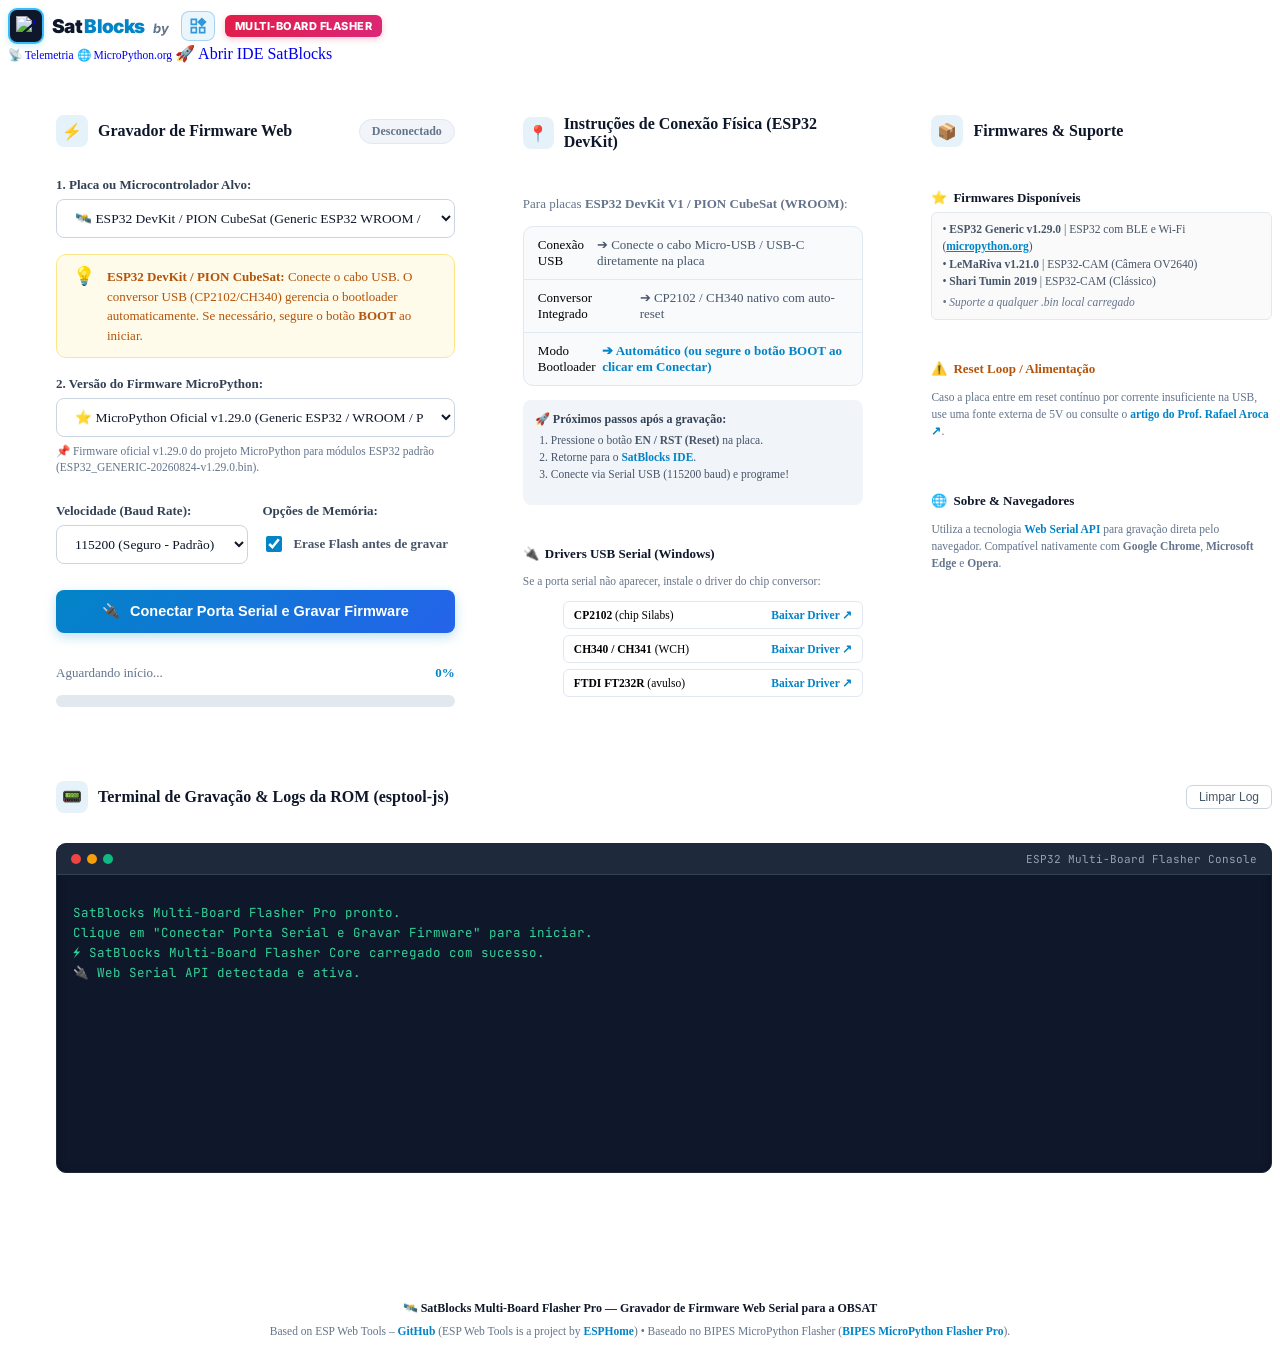
==== flasher/index.html @ 65b91a99 "Sync current OBSAT SatBlocks codebase onto BIPES fork base Replaces the upstream BIPES tree with the" ====
<!DOCTYPE html>
<html lang="pt-BR">

<head>
  <meta charset="UTF-8">
  <meta name="viewport" content="width=device-width, initial-scale=1.0">
  <title>MicroPython Flasher Pro — SatBlocks by BIPES</title>

  <base href="/satblocks/">

  <!-- Estilos e Fontes Oficiais SatBlocks -->
  <link rel="stylesheet" href="css/satblocks_theme.css">
  <link rel="preconnect" href="https://fonts.googleapis.com">
  <link rel="preconnect" href="https://fonts.gstatic.com" crossorigin>
  <link
    href="https://fonts.googleapis.com/css2?family=Inter:wght@400;500;600;700;800;900&family=JetBrains+Mono:wght@400;500;600&display=swap"
    rel="stylesheet">

  <!-- Favicon Oficial com Ícone do Satélite -->
  <link rel="icon" type="image/x-icon" href="media/favicon.ico">
  <link rel="shortcut icon" href="media/favicon.ico">
  <link rel="icon" type="image/svg+xml" href="media/satellite.svg">
  <link rel="apple-touch-icon" href="media/satellite_icon.png">

  <!-- esptool-js e firmwares embutidos para funcionamento 100% offline em file:/// -->
  <script src="js/esptool.global.js"></script>
  <script src="boards/esp32-generic/firmware_embedded.js"></script>
  <script src="boards/lemariva-esp32-cam/firmware_embedded.js"></script>
  <script src="boards/esp32-cam-micropython/firmware_embedded.js"></script>

  <style>
    body.flasher-clean-body {
      background-color: var(--bg-space);
      color: var(--text-main);
      min-height: 100vh;
      display: flex;
      flex-direction: column;
      font-family: var(--font-sans);
      overflow-y: auto;
      height: auto;
    }

    .flasher-container {
      max-width: 1420px;
      margin: 28px auto 40px auto;
      padding: 0 24px;
      width: 100%;
      display: grid;
      grid-template-columns: 1.15fr 1fr 1fr;
      gap: 20px;
    }

    @media (max-width: 1140px) {
      .flasher-container {
        grid-template-columns: 1fr 1fr;
      }
    }

    @media (max-width: 768px) {
      .flasher-container {
        grid-template-columns: 1fr;
      }
    }

    .flasher-card {
      background: var(--bg-surface);
      border: 1px solid var(--border-color);
      border-radius: var(--radius-lg);
      padding: 24px;
      box-shadow: var(--shadow-md);
      display: flex;
      flex-direction: column;
      transition: box-shadow 0.2s ease, border-color 0.2s ease;
    }

    .flasher-card:hover {
      box-shadow: var(--shadow-lg);
      border-color: #cbd5e1;
    }

    .flasher-card.full-width {
      grid-column: 1 / -1;
    }

    .card-header-clean {
      display: flex;
      align-items: center;
      justify-content: space-between;
      margin-bottom: 18px;
      border-bottom: 1px solid var(--border-color);
      padding-bottom: 12px;
    }

    .card-title-clean {
      display: flex;
      align-items: center;
      gap: 10px;
      font-size: 16px;
      font-weight: 700;
      color: #0f172a;
    }

    .card-title-clean .icon-pill {
      display: inline-flex;
      align-items: center;
      justify-content: center;
      width: 32px;
      height: 32px;
      border-radius: 8px;
      background: rgba(2, 132, 199, 0.1);
      color: #0284c7;
      font-size: 16px;
    }

    .status-badge-clean {
      display: inline-flex;
      align-items: center;
      gap: 6px;
      padding: 4px 12px;
      border-radius: 20px;
      font-size: 12px;
      font-weight: 600;
      background: #f1f5f9;
      color: #64748b;
      border: 1px solid #e2e8f0;
    }

    .status-badge-clean.connected {
      background: rgba(16, 185, 129, 0.1);
      color: #059669;
      border-color: rgba(16, 185, 129, 0.3);
    }

    .status-badge-clean.flashing {
      background: rgba(245, 158, 11, 0.1);
      color: #d97706;
      border-color: rgba(245, 158, 11, 0.3);
      animation: pulseClean 1.5s infinite;
    }

    @keyframes pulseClean {

      0%,
      100% {
        opacity: 1;
      }

      50% {
        opacity: 0.6;
      }
    }

    .banner-bootloader-clean {
      background: #fffbeb;
      border: 1px solid #fde68a;
      color: #b45309;
      padding: 12px 16px;
      border-radius: 10px;
      font-size: 13px;
      display: flex;
      align-items: flex-start;
      gap: 12px;
      margin-bottom: 18px;
      line-height: 1.5;
    }

    .form-group-clean {
      margin-bottom: 16px;
    }

    .form-group-clean label {
      display: block;
      font-size: 13px;
      font-weight: 600;
      color: #334155;
      margin-bottom: 6px;
    }

    .form-select-clean,
    .form-input-clean {
      width: 100%;
      background: #ffffff;
      border: 1.5px solid #cbd5e1;
      color: #0f172a;
      border-radius: 8px;
      padding: 10px 14px;
      font-size: 13.5px;
      outline: none;
      transition: all 0.2s;
      font-family: var(--font-sans);
    }

    .form-select-clean:focus,
    .form-input-clean:focus {
      border-color: #0284c7;
      box-shadow: 0 0 0 3px rgba(2, 132, 199, 0.15);
    }

    .progress-bar-container-clean {
      width: 100%;
      height: 12px;
      background: #e2e8f0;
      border-radius: 6px;
      overflow: hidden;
      margin: 14px 0 6px 0;
    }

    .progress-bar-fill-clean {
      height: 100%;
      width: 0%;
      background: linear-gradient(90deg, #0284c7, #2563eb);
      border-radius: 6px;
      transition: width 0.15s ease;
    }

    .terminal-container-clean {
      background: #0f172a;
      border: 1px solid #1e293b;
      border-radius: 10px;
      overflow: hidden;
      box-shadow: inset 0 2px 8px rgba(0, 0, 0, 0.3);
    }

    .terminal-header-bar {
      background: #1e293b;
      padding: 8px 14px;
      display: flex;
      align-items: center;
      justify-content: space-between;
      border-bottom: 1px solid #334155;
    }

    .terminal-dots {
      display: flex;
      gap: 6px;
    }

    .terminal-dot {
      width: 10px;
      height: 10px;
      border-radius: 50%;
    }

    .terminal-dot.red {
      background: #ef4444;
    }

    .terminal-dot.yellow {
      background: #f59e0b;
    }

    .terminal-dot.green {
      background: #10b981;
    }

    .terminal-console-clean {
      padding: 16px;
      font-family: 'JetBrains Mono', monospace;
      font-size: 12.5px;
      color: #34d399;
      height: 240px;
      overflow-y: auto;
      white-space: pre-wrap;
      word-break: break-all;
      line-height: 1.6;
    }

    .pinout-table-clean {
      background: #f8fafc;
      border: 1px solid #e2e8f0;
      border-radius: 10px;
      overflow: hidden;
      margin-top: 8px;
    }

    .pinout-row-clean {
      display: flex;
      align-items: center;
      justify-content: space-between;
      padding: 10px 14px;
      border-bottom: 1px solid #e2e8f0;
      font-size: 13px;
    }

    .pinout-row-clean:last-child {
      border-bottom: none;
    }

    .pin-badge {
      font-family: 'JetBrains Mono', monospace;
      font-weight: 700;
      padding: 3px 8px;
      border-radius: 6px;
      font-size: 12px;
      display: inline-block;
    }

    .pin-badge.pwr {
      background: #fee2e2;
      color: #dc2626;
      border: 1px solid #fecaca;
    }

    .pin-badge.gnd {
      background: #f1f5f9;
      color: #475569;
      border: 1px solid #e2e8f0;
    }

    .pin-badge.tx {
      background: #dbeafe;
      color: #1d4ed8;
      border: 1px solid #bfdbfe;
    }

    .pin-badge.rx {
      background: #dcfce7;
      color: #15803d;
      border: 1px solid #bbf7d0;
    }

    .pin-badge.boot {
      background: #fef3c7;
      color: #b45309;
      border: 1px solid #fde68a;
    }

    .btn-action-clean {
      display: flex;
      align-items: center;
      justify-content: center;
      gap: 10px;
      width: 100%;
      padding: 13px 20px;
      font-size: 14.5px;
      font-weight: 700;
      border-radius: 8px;
      cursor: pointer;
      border: none;
      transition: all 0.2s;
      background: linear-gradient(135deg, #0284c7, #2563eb);
      color: #ffffff;
      box-shadow: 0 4px 12px rgba(2, 132, 199, 0.25);
    }

    .btn-action-clean:hover:not(:disabled) {
      background: linear-gradient(135deg, #0369a1, #1d4ed8);
      box-shadow: 0 6px 16px rgba(2, 132, 199, 0.35);
      transform: translateY(-1px);
    }

    .btn-action-clean:disabled {
      opacity: 0.55;
      cursor: not-allowed;
      transform: none;
      box-shadow: none;
    }
  </style>
  <!-- esptool-js e firmwares embutidos para funcionamento 100% offline em file:/// -->
  <script src="js/esptool.global.js"></script>
  <script src="boards/esp32-generic/firmware_embedded.js"></script>
  <script src="boards/lemariva-esp32-cam/firmware_embedded.js"></script>
  <script src="boards/esp32-cam-micropython/firmware_embedded.js"></script>
</head>

<body class="flasher-clean-body">

  <!-- CABEÇALHO GLOBAL SATBLOCKS -->
  <header class="sat-topbar">
    <div class="sat-topbar-left" style="display: flex; align-items: center; gap: 10px; white-space: nowrap; flex-shrink: 0;">
      <a href="/satblocks/" class="satblock-brand" style="display: inline-flex; align-items: center; gap: 8px; cursor: pointer; text-decoration: none;">
        <!-- ÍCONE .ICO DO SATÉLITE ESTILO SANCABOT (CUBESAT AEROESPACIAL) -->
        <div class="satblock-logo-badge" style="width: 32px; height: 32px; background: #0f172a; border: 2px solid #38bdf8; border-radius: 9px; display: flex; align-items: center; justify-content: center; box-shadow: 0 2px 6px rgba(56, 189, 248, 0.25);">
          <img src="/satblocks/media/favicon.ico" alt="SatBlocks" style="width: 20px; height: 20px; object-fit: contain;">
        </div>

        <!-- TEXTO SATBLOCKS NO ESTILO SANCABOT -->
        <div style="display: inline-flex; align-items: baseline; gap: 2px;">
          <span style="font-size: 19px; font-weight: 900; color: #0f172a; letter-spacing: -0.6px; font-family: 'Inter', -apple-system, sans-serif;">Sat</span><span style="font-size: 19px; font-weight: 900; color: #0284c7; letter-spacing: -0.6px; font-family: 'Inter', -apple-system, sans-serif;">Blocks</span>
          <span style="font-size: 13px; font-weight: 700; color: #64748b; margin-left: 6px; margin-right: 4px; font-style: italic; font-family: 'Inter', -apple-system, sans-serif;">by</span>
        </div>

        <!-- SÍMBOLO OFICIAL DO BIPES (VETOR OFICIAL DOS 4 BLOCOS) -->
        <div class="bipes-logo-official" title="Plataforma BIPES Oficial" style="display: inline-flex; align-items: center; justify-content: center; background: rgba(50, 152, 220, 0.1); border: 1.5px solid rgba(50, 152, 220, 0.35); padding: 4px 6px; border-radius: 8px;">
          <svg width="20" height="20" viewBox="0 0 24 24" fill="#3298dc">
            <path d="m 16.66,4.52 2.83,2.83 -2.83,-2.83 2.83,-2.83 M 9,5 V 9 H 5 V 5 h 4 m 10,10 v 4 h -4 v -4 h 4 M 9,15 v 4 H 5 V 15 H 9 M 16.66,1.69 11,7.34 16.66,13 22.32,7.34 Z M 11,3 H 3 v 8 h 8 z m 10,10 h -8 v 8 h 8 z M 11,13 H 3 v 8 h 8 z" />
          </svg>
        </div>
      </a>
      <span class="tag-obsat" style="background: linear-gradient(135deg, #e11d48, #db2777); color: #ffffff; padding: 4px 10px; border-radius: 6px; font-size: 11px; font-weight: 800; letter-spacing: 0.5px; text-transform: uppercase; box-shadow: 0 2px 6px rgba(225, 29, 72, 0.25); font-family: 'Inter', -apple-system, sans-serif;">
        Multi-Board Flasher
      </span>
    </div>

    <div class="sat-topbar-right">
      <a href="telemetria/" target="_blank" class="sat-btn" style="text-decoration: none; font-size: 11.5px;"
        title="Abrir Servidor de Testes de Telemetria OBSAT">
        📡 Telemetria
      </a>
      <a href="https://micropython.org/download/?port=esp32" target="_blank" class="sat-btn"
        style="text-decoration: none; font-size: 11.5px;"
        title="Baixar outros firmwares oficiais no site oficial do MicroPython">
        🌐 MicroPython.org
      </a>
      <a href="index.html" class="sat-btn primary" style="text-decoration: none;">
        <span>🚀</span> Abrir IDE SatBlocks
      </a>
    </div>
  </header>

  <!-- CORPO PRINCIPAL -->
  <div class="flasher-container">

    <!-- COLUNA 1: CONFIGURAÇÃO DE GRAVAÇÃO -->
    <div class="flasher-card">
      <div class="card-header-clean">
        <div class="card-title-clean">
          <span class="icon-pill">⚡</span>
          <span>Gravador de Firmware Web</span>
        </div>
        <span id="flasherStatusBadge" class="status-badge-clean">Desconectado</span>
      </div>

      <!-- SELETOR DE PLACA / DISPOSITIVO -->
      <div class="form-group-clean">
        <label for="boardTargetSelect">1. Placa ou Microcontrolador Alvo:</label>
        <select id="boardTargetSelect" class="form-select-clean">
          <option value="esp32_generic" selected>🛰️ ESP32 DevKit / PION CubeSat (Generic ESP32 WROOM / 4MB)</option>
          <option value="esp32_cam">📷 AI-Thinker ESP32-CAM (Câmeras OV2640 / OV3660 / OV5640)</option>
          <option value="esp32_s3_cam">🚀 ESP32-S3 com Câmera (Freenove S3 / XIAO S3 Sense / Octal PSRAM)</option>
          <option value="custom_file">📁 Carregar arquivo binário customizado (.bin) do computador...</option>
        </select>
      </div>

      <div class="banner-bootloader-clean" id="bootloaderBanner">
        <span style="font-size: 18px; line-height: 1;" id="bootloaderIcon">💡</span>
        <div id="bootloaderText">
          <strong>ESP32 Padrão / DevKit:</strong> Conecte o cabo USB. Caso a conexão não inicie automaticamente, segure
          o botão <strong>BOOT</strong> ao clicar em Conectar.
        </div>
      </div>

      <!-- SELETOR DE FIRMWARE -->
      <div class="form-group-clean">
        <label for="firmwareSelect">2. Versão do Firmware MicroPython:</label>
        <select id="firmwareSelect" class="form-select-clean">
          <option value="esp32_generic_v1_24" selected>⭐ MicroPython Oficial v1.24.1 (Generic ESP32 / WROOM / PION
            CubeSat) [Estável]</option>
          <option value="lemariva_v1_21">📷 MicroPython LeMaRiva v1.21.0 (Com Câmera OV2640 integrada)</option>
          <option value="shariltumin_legacy">💾 MicroPython Shari Tumin 2019 (Clássico ESP32-CAM)</option>
          <option value="custom_file">📁 Carregar outro arquivo (.bin) do computador...</option>
        </select>
        <p id="firmwareDescText" style="font-size: 11.5px; color: #64748b; margin-top: 6px; line-height: 1.4;">
          📌 <strong>Oficial v1.24.1:</strong> Firmware oficial do projeto MicroPython para módulos ESP32 WROOM padrão
          com 4MB Flash.
        </p>
      </div>

      <!-- UPLOAD DE ARQUIVO CUSTOMIZADO -->
      <div class="form-group-clean" id="customFileGroup" style="display: none;">
        <label for="customFileInput">Selecione o binário (.bin):</label>
        <input type="file" id="customFileInput" class="form-input-clean" accept=".bin">
      </div>

      <!-- BAUDRATE & ERASE FLASH -->
      <div style="display: grid; grid-template-columns: 1fr 1fr; gap: 14px;" class="form-group-clean">
        <div>
          <label for="baudRateSelect">Velocidade (Baud Rate):</label>
          <select id="baudRateSelect" class="form-select-clean">
            <option value="115200" selected>115200 (Seguro - Padrão)</option>
            <option value="460800">460800 (Rápido)</option>
            <option value="921600">921600 (Ultra Rápido)</option>
          </select>
        </div>
        <div>
          <label style="margin-bottom: 8px;">Opções de Memória:</label>
          <label
            style="display: flex; align-items: center; gap: 8px; font-size: 13px; color: #475569; cursor: pointer; padding-top: 6px;">
            <input type="checkbox" id="eraseFlashCheckbox" checked
              style="accent-color: #0284c7; width: 16px; height: 16px;">
            Erase Flash antes de gravar
          </label>
        </div>
      </div>

      <!-- BOTÃO DE AÇÃO -->
      <div style="margin-top: 10px;">
        <button id="btnConnectAndFlash" class="btn-action-clean">
          <span>🔌</span> Conectar Porta Serial e Gravar Firmware
        </button>
      </div>

      <!-- BARRA DE PROGRESSO -->
      <div style="margin-top: 18px; padding-top: 14px; border-top: 1px solid var(--border-color);">
        <div style="display: flex; justify-content: space-between; font-size: 13px; color: #64748b; font-weight: 500;">
          <span id="progressStatusLabel">Aguardando início...</span>
          <span id="progressPercentLabel" style="font-weight: 700; color: #0284c7;">0%</span>
        </div>
        <div class="progress-bar-container-clean">
          <div id="progressBarFill" class="progress-bar-fill-clean"></div>
        </div>
      </div>

    </div>

    <!-- COLUNA 2: DIAGRAMA DE PINOUT E DRIVERS USB -->
    <div class="flasher-card">
      <div class="card-header-clean">
        <div class="card-title-clean">
          <span class="icon-pill">📍</span>
          <span id="guideTitle">Conexão Física &amp; Drivers</span>
        </div>
      </div>

      <div id="guideContent">
        <p style="font-size: 13px; color: #64748b; line-height: 1.5; margin-bottom: 12px;">
          Para placas <strong>ESP32 DevKit V1 / PION CubeSat (WROOM)</strong>:
        </p>

        <div class="pinout-table-clean">
          <div class="pinout-row-clean">
            <span>Conexão USB</span>
            <span style="color: #475569;">➔ Conecte o cabo Micro-USB / USB-C diretamente na placa</span>
          </div>
          <div class="pinout-row-clean">
            <span>Conversor Integrado</span>
            <span style="color: #475569;">➔ CP2102 / CH340 nativo com auto-reset</span>
          </div>
          <div class="pinout-row-clean">
            <span>Modo Bootloader</span>
            <span style="color: #0284c7; font-weight: 600;">➔ Automático (ou segure o botão BOOT ao clicar em
              Conectar)</span>
          </div>
        </div>
      </div>

      <div
        style="margin-top: 14px; font-size: 12px; color: #334155; line-height: 1.5; background: #f1f5f9; padding: 10px 12px; border-radius: 8px;">
        <strong>🚀 Próximos passos após a gravação:</strong>
        <ol style="padding-left: 16px; margin-top: 4px; color: #475569; font-size: 11.5px;">
          <li>Pressione o botão <strong>EN / RST (Reset)</strong> na placa.</li>
          <li>Retorne para o <a href="index.html"
              style="color: #0284c7; font-weight: 700; text-decoration: none;">SatBlocks IDE</a>.</li>
          <li>Conecte via Serial USB (115200 baud) e programe!</li>
        </ol>
      </div>

      <!-- SEÇÃO DRIVERS USB SERIAL WINDOWS -->
      <div style="margin-top: 16px; border-top: 1px solid var(--border-color); padding-top: 12px;">
        <h3
          style="font-size: 13px; font-weight: 800; color: #0f172a; margin-bottom: 6px; display: flex; align-items: center; gap: 6px;">
          <span>🔌</span> Drivers USB Serial (Windows)
        </h3>
        <p style="font-size: 11.5px; color: #64748b; line-height: 1.4; margin-bottom: 8px;">
          Se a porta serial não aparecer, instale o driver do chip conversor:
        </p>
        <ul style="list-style: none; display: flex; flex-direction: column; gap: 6px; font-size: 11.5px;">
          <li
            style="background: #ffffff; border: 1px solid #e2e8f0; padding: 6px 10px; border-radius: 6px; display: flex; justify-content: space-between; align-items: center;">
            <span><strong>CP2102</strong> (chip Silabs)</span>
            <a href="https://www.silabs.com/products/development-tools/software/usb-to-uart-bridge-vcp-drivers"
              target="_blank" style="color: #0284c7; font-weight: 700; text-decoration: none;">Baixar Driver ↗</a>
          </li>
          <li
            style="background: #ffffff; border: 1px solid #e2e8f0; padding: 6px 10px; border-radius: 6px; display: flex; justify-content: space-between; align-items: center;">
            <span><strong>CH340 / CH341</strong> (WCH)</span>
            <a href="https://github.com/nodemcu/nodemcu-devkit/tree/master/Drivers" target="_blank"
              style="color: #0284c7; font-weight: 700; text-decoration: none;">Baixar Driver ↗</a>
          </li>
          <li
            style="background: #ffffff; border: 1px solid #e2e8f0; padding: 6px 10px; border-radius: 6px; display: flex; justify-content: space-between; align-items: center;">
            <span><strong>FTDI FT232R</strong> (avulso)</span>
            <a href="https://ftdichip.com/drivers/vcp-drivers/" target="_blank"
              style="color: #0284c7; font-weight: 700; text-decoration: none;">Baixar Driver ↗</a>
          </li>
        </ul>
      </div>
    </div>

    <!-- COLUNA 3: FIRMWARES, RESET LOOP E SOBRE -->
    <div class="flasher-card">
      <div class="card-header-clean">
        <div class="card-title-clean">
          <span class="icon-pill">📦</span>
          <span>Firmwares &amp; Suporte</span>
        </div>
      </div>

      <!-- SEÇÃO FIRMWARES SUPORTADOS -->
      <div>
        <h3
          style="font-size: 13px; font-weight: 800; color: #0f172a; margin-bottom: 6px; display: flex; align-items: center; gap: 6px;">
          <span>⭐</span> Firmwares Disponíveis
        </h3>
        <div
          style="font-size: 11.5px; color: #475569; background: #fafafa; border: 1px solid #e2e8f0; border-radius: 6px; padding: 8px 10px; line-height: 1.5;">
          <div>• <strong>ESP32 Generic v1.29.0</strong> | ESP32 com BLE e Wi-Fi (<a
              href="https://micropython.org/download/esp32/" target="_blank"
              style="color: #0284c7; font-weight: 600;">micropython.org</a>)</div>
          <div>• <strong>LeMaRiva v1.21.0</strong> | ESP32-CAM (Câmera OV2640)</div>
          <div>• <strong>Shari Tumin 2019</strong> | ESP32-CAM (Clássico)</div>
          <div style="color: #64748b; margin-top: 4px; font-style: italic;">• Suporte a qualquer .bin local carregado
          </div>
        </div>
      </div>

      <!-- SEÇÃO RESET LOOP & ALIMENTAÇÃO -->
      <div style="margin-top: 16px; border-top: 1px solid var(--border-color); padding-top: 12px;">
        <h3
          style="font-size: 13px; font-weight: 800; color: #b45309; margin-bottom: 6px; display: flex; align-items: center; gap: 6px;">
          <span>⚠️</span> Reset Loop / Alimentação
        </h3>
        <p style="font-size: 11.5px; color: #64748b; line-height: 1.5;">
          Caso a placa entre em reset contínuo por corrente insuficiente na USB, use uma fonte externa de 5V ou consulte
          o <a href="https://rafaelaroca.wordpress.com/2021/06/10/reset-trouble-with-esp8266-and-micropython/"
            target="_blank" style="color: #0284c7; font-weight: 600; text-decoration: none;">artigo do Prof. Rafael
            Aroca ↗</a>.
        </p>
      </div>

      <!-- SEÇÃO SOBRE WEB SERIAL -->
      <div style="margin-top: 16px; border-top: 1px solid var(--border-color); padding-top: 12px;">
        <h3
          style="font-size: 13px; font-weight: 800; color: #0f172a; margin-bottom: 6px; display: flex; align-items: center; gap: 6px;">
          <span>🌐</span> Sobre &amp; Navegadores
        </h3>
        <p style="font-size: 11.5px; color: #64748b; line-height: 1.5;">
          Utiliza a tecnologia <a href="https://developer.mozilla.org/en-US/docs/Web/API/Web_Serial_API" target="_blank"
            style="color: #0284c7; font-weight: 600; text-decoration: none;">Web Serial API</a> para gravação direta
          pelo navegador. Compatível nativamente com <strong>Google Chrome</strong>, <strong>Microsoft Edge</strong> e
          <strong>Opera</strong>.
        </p>
      </div>
    </div>

    <!-- LINHA INFERIOR: CONSOLE DE LOGS ESTILO TERMINAL CLEAN -->
    <div class="flasher-card full-width">
      <div class="card-header-clean">
        <div class="card-title-clean">
          <span class="icon-pill">📟</span>
          <span>Terminal de Gravação &amp; Logs da ROM (esptool-js)</span>
        </div>
        <button id="btnClearLog" class="sat-btn"
          style="padding: 4px 12px; font-size: 12px; background: #ffffff; border: 1px solid #cbd5e1; color: #475569; border-radius: 6px;">Limpar
          Log</button>
      </div>

      <div class="terminal-container-clean">
        <div class="terminal-header-bar">
          <div class="terminal-dots">
            <span class="terminal-dot red"></span>
            <span class="terminal-dot yellow"></span>
            <span class="terminal-dot green"></span>
          </div>
          <span style="font-family: 'JetBrains Mono', monospace; font-size: 11px; color: #94a3b8;">ESP32 Multi-Board
            Flasher Console</span>
        </div>
        <pre id="terminalLog" class="terminal-console-clean">SatBlocks Multi-Board Flasher Pro pronto.
Clique em "Conectar Porta Serial e Gravar Firmware" para iniciar.
</pre>
      </div>
    </div>

  </div>

  <!-- RODAPÉ OFICIAL DE CRÉDITOS -->
  <footer
    style="margin-top: 40px; border-top: 1px solid var(--border-color); padding: 22px 24px; text-align: center; font-size: 12px; color: var(--text-muted); background: var(--bg-surface); line-height: 1.6;">
    <div style="font-weight: 700; color: #0f172a; margin-bottom: 4px;">
      🛰️ SatBlocks Multi-Board Flasher Pro — Gravador de Firmware Web Serial para a OBSAT
    </div>
    <div style="font-size: 11.5px; color: #64748b;">
      Based on ESP Web Tools – <a href="https://github.com/esphome/esp-web-tools" target="_blank"
        style="color: #0284c7; font-weight: 600; text-decoration: none;">GitHub</a> (ESP Web Tools is a project by <a
        href="https://esphome.io/" target="_blank"
        style="color: #0284c7; font-weight: 600; text-decoration: none;">ESPHome</a>)
      • Baseado no BIPES MicroPython Flasher (<a href="https://bipes.net.br/flash/2026ble/" target="_blank"
        style="color: #0284c7; font-weight: 600; text-decoration: none;">BIPES MicroPython Flasher Pro</a>).
    </div>
  </footer>

  <script>
    // Gerenciador de Gravação Web Serial REAL com esptool-js 100% Offline
    const btnConnectAndFlash = document.getElementById('btnConnectAndFlash');
    const firmwareSelect = document.getElementById('firmwareSelect');
    const customFileGroup = document.getElementById('customFileGroup');
    const customFileInput = document.getElementById('customFileInput');
    const baudRateSelect = document.getElementById('baudRateSelect');
    const eraseFlashCheckbox = document.getElementById('eraseFlashCheckbox');
    const terminalLog = document.getElementById('terminalLog');
    const flasherStatusBadge = document.getElementById('flasherStatusBadge');
    const progressStatusLabel = document.getElementById('progressStatusLabel');
    const progressPercentLabel = document.getElementById('progressPercentLabel');
    const progressBarFill = document.getElementById('progressBarFill');
    const btnClearLog = document.getElementById('btnClearLog');

    let espLoaderInstance = null;
    let transportInstance = null;

    firmwareSelect.addEventListener('change', () => {
      if (firmwareSelect.value === 'custom_file') {
        customFileGroup.style.display = 'block';
      } else {
        customFileGroup.style.display = 'none';
      }
    });

    btnClearLog.addEventListener('click', () => {
      terminalLog.textContent = '';
    });

    function log(msg) {
      terminalLog.textContent += msg + '\n';
      terminalLog.scrollTop = terminalLog.scrollHeight;
    }

    function updateProgress(percent, label) {
      progressBarFill.style.width = percent + '%';
      progressPercentLabel.textContent = percent + '%';
      if (label) progressStatusLabel.textContent = label;
    }

    const boardTargetSelect = document.getElementById('boardTargetSelect');
    const bootloaderBanner = document.getElementById('bootloaderBanner');
    const bootloaderIcon = document.getElementById('bootloaderIcon');
    const bootloaderText = document.getElementById('bootloaderText');
    const guideTitle = document.getElementById('guideTitle');
    const guideContent = document.getElementById('guideContent');
    const firmwareDescText = document.getElementById('firmwareDescText');

    const firmwareOptionsByBoard = {
      esp32_generic: [
        { value: 'esp32_generic_v1_29', text: '⭐ MicroPython Oficial v1.29.0 (Generic ESP32 / WROOM / PION CubeSat) [Estável]', desc: '📌 Firmware oficial v1.29.0 do projeto MicroPython para módulos ESP32 padrão (ESP32_GENERIC-20260824-v1.29.0.bin).' },
        { value: 'custom_file', text: '📁 Carregar outro binário (.bin) do computador...', desc: '📌 Permite carregar qualquer versão .bin customizada ou baixada de micropython.org.' }
      ],
      esp32_cam: [
        { value: 'cnadler86_v1_27', text: '⭐ MicroPython v1.27.0 (Driver Câmera Moderno cnadler86 - OV2640/OV3660/OV5640) [Mais Recente]', desc: '📌 MicroPython v1.27.0: Suporte moderno e rápido a múltiplos sensores de câmera (OV2640, OV3660 e OV5640), mp_jpeg integrado e asyncio.' },
        { value: 'lemariva_v1_21', text: '📷 MicroPython LeMaRiva v1.21.0 (Com Câmera OV2640/OV3660 integrada) [Estável]', desc: '📌 LeMaRiva v1.21.0: Driver nativo em C com DMA para fotos em alta resolução OV2640/OV3660 na ESP32-CAM.' },
        { value: 'shariltumin_legacy', text: '💾 MicroPython Shari Tumin 2019 (Clássico ESP32-CAM)', desc: '📌 Shari Tumin: Versão clássica compilada para a câmera ESP32-CAM.' },
        { value: 'custom_file', text: '📁 Carregar outro binário (.bin) de ESP32-CAM do computador...', desc: '📌 Permite selecionar qualquer arquivo .bin customizado baixado para ESP32-CAM.' }
      ],
      esp32_s3_cam: [
        { value: 'cnadler86_s3_v1_27', text: '⭐ MicroPython v1.27.0 para ESP32-S3 Câmera (Octal SPIRAM / cnadler86) [Recomendado]', desc: '📌 MicroPython v1.27.0 para placas ESP32-S3 com Octal PSRAM (XIAO S3 Sense, M5Stack Unit S3, ESP32-S3-EYE).' },
        { value: 'freenove_s3_v1_27', text: '📷 MicroPython v1.27.0 para Freenove ESP32-S3 CAM', desc: '📌 MicroPython v1.27.0 compilado com pinagem oficial da placa Freenove ESP32-S3 CAM.' },
        { value: 'custom_file', text: '📁 Carregar outro binário (.bin) de ESP32-S3 do computador...', desc: '📌 Permite selecionar qualquer arquivo .bin customizado baixado para ESP32-S3.' }
      ],
      custom_file: [
        { value: 'custom_file', text: '📁 Carregar arquivo binário (.bin) customizado...', desc: '📌 Selecione qualquer versão compilada (.bin) no seu computador.' }
      ]
    };

    function updateBoardUI() {
      const board = boardTargetSelect.value;
      const opts = firmwareOptionsByBoard[board] || firmwareOptionsByBoard.esp32_generic;

      firmwareSelect.innerHTML = '';
      opts.forEach(opt => {
        const el = document.createElement('option');
        el.value = opt.value;
        el.textContent = opt.text;
        firmwareSelect.appendChild(el);
      });

      if (board === 'esp32_generic') {
        bootloaderIcon.textContent = '💡';
        bootloaderText.innerHTML = '<strong>ESP32 DevKit / PION CubeSat:</strong> Conecte o cabo USB. O conversor USB (CP2102/CH340) gerencia o bootloader automaticamente. Se necessário, segure o botão <strong>BOOT</strong> ao iniciar.';
        customFileGroup.style.display = 'none';
        guideTitle.textContent = 'Instruções de Conexão Física (ESP32 DevKit)';
        guideContent.innerHTML = `
          <p style="font-size: 13px; color: #64748b; line-height: 1.5; margin-bottom: 12px;">
            Para placas <strong>ESP32 DevKit V1 / PION CubeSat (WROOM)</strong>:
          </p>
          <div class="pinout-table-clean">
            <div class="pinout-row-clean">
              <span>Conexão USB</span>
              <span style="color: #475569;">➔ Conecte o cabo Micro-USB / USB-C diretamente na placa</span>
            </div>
            <div class="pinout-row-clean">
              <span>Conversor Integrado</span>
              <span style="color: #475569;">➔ CP2102 / CH340 nativo com auto-reset</span>
            </div>
            <div class="pinout-row-clean">
              <span>Modo Bootloader</span>
              <span style="color: #0284c7; font-weight: 600;">➔ Automático (ou segure o botão BOOT ao clicar em Conectar)</span>
            </div>
          </div>
        `;
      } else if (board === 'esp32_cam') {
        bootloaderIcon.textContent = '⚠️';
        bootloaderText.innerHTML = '<strong>AI-Thinker ESP32-CAM:</strong> No Shield gravador ESP32-CAM-MB, o botão <strong>IO0</strong> coloca a placa em gravação. Em adaptadores FTDI avulsos, ligue o <strong>GPIO 0 ao GND</strong>.';
        customFileGroup.style.display = 'none';
        guideTitle.textContent = 'Esquema de Pinagem FTDI / Shield (ESP32-CAM)';
        guideContent.innerHTML = `
          <p style="font-size: 13px; color: #64748b; line-height: 1.5; margin-bottom: 12px;">
            Conecte via <strong>Shield ESP32-CAM-MB</strong> ou módulo <strong>USB-Serial FTDI (jumper em 5V)</strong>:
          </p>
          <div class="pinout-table-clean">
            <div class="pinout-row-clean">
              <span>ESP32-CAM <span class="pin-badge pwr">5V</span></span>
              <span style="color: #475569;">➔ Conectar ao <strong>5V</strong> do gravador</span>
            </div>
            <div class="pinout-row-clean">
              <span>ESP32-CAM <span class="pin-badge gnd">GND</span></span>
              <span style="color: #475569;">➔ Conectar ao <strong>GND</strong> do gravador</span>
            </div>
            <div class="pinout-row-clean">
              <span>ESP32-CAM <span class="pin-badge tx">U0TXD (GPIO 1)</span></span>
              <span style="color: #475569;">➔ Conectar ao <strong>RX</strong> do FTDI</span>
            </div>
            <div class="pinout-row-clean">
              <span>ESP32-CAM <span class="pin-badge rx">U0RXD (GPIO 3)</span></span>
              <span style="color: #475569;">➔ Conectar ao <strong>TX</strong> do FTDI</span>
            </div>
            <div class="pinout-row-clean">
              <span>ESP32-CAM <span class="pin-badge boot">GPIO 0</span></span>
              <span style="color: #b45309; font-weight: 600;">➔ Conectar ao <span class="pin-badge gnd">GND</span> (Modo Bootloader)</span>
            </div>
          </div>
        `;
      } else if (board === 'esp32_s3_cam') {
        bootloaderIcon.textContent = '🚀';
        bootloaderText.innerHTML = '<strong>ESP32-S3 Câmera:</strong> Conecte via cabo USB-C. Se a gravação não iniciar automaticamente, segure o botão <strong>BOOT</strong>, pressione <strong>RESET</strong> e solte <strong>BOOT</strong>.';
        customFileGroup.style.display = 'none';
        guideTitle.textContent = 'Instruções de Conexão (ESP32-S3 Câmera)';
        guideContent.innerHTML = `
          <p style="font-size: 13px; color: #64748b; line-height: 1.5; margin-bottom: 12px;">
            Para placas <strong>ESP32-S3 com Câmera (Freenove S3 / XIAO S3 / Unit S3)</strong>:
          </p>
          <div class="pinout-table-clean">
            <div class="pinout-row-clean">
              <span>Conexão USB</span>
              <span style="color: #475569;">➔ Conecte o cabo USB-C diretamente na porta nativa da placa</span>
            </div>
            <div class="pinout-row-clean">
              <span>Modo Bootloader</span>
              <span style="color: #0284c7; font-weight: 600;">➔ Segure BOOT + aperte RESET para entrar em modo DFU/Boot</span>
            </div>
            <div class="pinout-row-clean">
              <span>Driver de Câmera</span>
              <span style="color: #059669; font-weight: 600;">➔ Suporte nativo a OV2640 / OV3660 / OV5640 com Octal PSRAM</span>
            </div>
          </div>
        `;
      } else {
        bootloaderIcon.textContent = '📁';
        bootloaderText.innerHTML = '<strong>Arquivo Customizado:</strong> Selecione o binário (.bin) de firmware oficial ou personalizado do seu computador.';
        customFileGroup.style.display = 'block';
      }

      updateFirmwareDesc();
    }

    function updateFirmwareDesc() {
      const board = boardTargetSelect.value;
      const fVal = firmwareSelect.value;
      const opts = firmwareOptionsByBoard[board] || [];
      const item = opts.find(o => o.value === fVal);
      firmwareDescText.textContent = item ? item.desc : '';
      customFileGroup.style.display = (fVal === 'custom_file') ? 'block' : 'none';
    }

    boardTargetSelect.addEventListener('change', updateBoardUI);
    firmwareSelect.addEventListener('change', updateFirmwareDesc);

    // Converte ArrayBuffer para Binary String para o esptool-js
    function arrayBufferToBinaryString(buffer) {
      let binary = '';
      const bytes = new Uint8Array(buffer);
      const len = bytes.byteLength;
      for (let i = 0; i < len; i++) {
        binary += String.fromCharCode(bytes[i]);
      }
      return binary;
    }

    // Log de inicialização do Flasher
    window.addEventListener('DOMContentLoaded', () => {
      log('⚡ SatBlocks Multi-Board Flasher Core carregado com sucesso.');
      if (window.EMBEDDED_ESP32_GENERIC_FIRMWARE_B64) {
        log('📦 Firmware MicroPython Oficial ESP32 Generic v1.24.1 (1.69 MB) integrado offline.');
      }
      if (window.EMBEDDED_LEMARIVA_CAM_FIRMWARE_B64) {
        log('📦 Firmware MicroPython LeMaRiva v1.21.0 Câmera (1.43 MB) integrado offline.');
      }
      if (window.EMBEDDED_CAM_FIRMWARE_B64) {
        log('📦 Firmware MicroPython Shari Tumin (1.25 MB) integrado offline.');
      }
      if (!navigator.serial) {
        log('⚠️ Web Serial API não suportada neste navegador. Use Google Chrome ou Microsoft Edge.');
      } else {
        log('🔌 Web Serial API detectada e ativa.');
      }
      updateBoardUI();
    });

    btnConnectAndFlash.addEventListener('click', async () => {
      if (!navigator.serial) {
        alert('Seu navegador não suporta Web Serial API. Utilize o Google Chrome, Edge ou Opera atualizados.');
        return;
      }

      try {
        log('\n🔌 Solicitando acesso à porta serial do dispositivo...');

        // Chamada direta a requestPort para garantir o token de user gesture no Chrome
        const device = await navigator.serial.requestPort();

        btnConnectAndFlash.disabled = true;
        flasherStatusBadge.className = 'status-badge-clean flashing';
        flasherStatusBadge.textContent = 'Conectando ao Bootloader...';
        updateProgress(5, 'Porta Serial selecionada...');

        log('⚡ Estabelecendo conexão física com a ROM da ESP32...');
        updateProgress(15, 'Sincronizando com o chip...');

        const ESPLoaderClass = window.ESPLoader || (window.esptooljs && window.esptooljs.ESPLoader);
        const TransportClass = window.Transport || (window.esptooljs && window.esptooljs.Transport);

        if (!ESPLoaderClass || !TransportClass) {
          throw new Error('Biblioteca esptool-js não foi encontrada no ambiente.');
        }

        transportInstance = new TransportClass(device);

        const espLoaderTerminal = {
          clean() { terminalLog.textContent = ''; },
          writeLine(data) { log(data); },
          write(data) { log(data); }
        };

        espLoaderInstance = new ESPLoaderClass({
          transport: transportInstance,
          baudrate: parseInt(baudRateSelect.value),
          terminal: espLoaderTerminal
        });

        log('🔄 Executando handshake com o bootloader da ESP32...');
        const chip = await espLoaderInstance.main();
        log(`✅ Conectado com sucesso! Chip detectado: ${chip}`);
        log(`📋 MAC Address: ${espLoaderInstance.chip && espLoaderInstance.chip.macAddr ? espLoaderInstance.chip.macAddr() : 'OK'}`);

        let fileBinaryData = null;
        if (firmwareSelect.value === 'custom_file') {
          if (!customFileInput.files.length) {
            throw new Error('Por favor, selecione um arquivo .bin de firmware no seu computador.');
          }
          log(`📂 Lendo arquivo local: ${customFileInput.files[0].name}...`);
          const arrayBuf = await customFileInput.files[0].arrayBuffer();
          fileBinaryData = arrayBufferToBinaryString(arrayBuf);
        } else if (firmwareSelect.value === 'esp32_generic_v1_29' || firmwareSelect.value === 'esp32_generic_v1_24') {
          log('📥 Carregando MicroPython Oficial ESP32 Generic v1.29.0 (ESP32_GENERIC-20260824-v1.29.0.bin)...');
          updateProgress(25, 'Preparando binário da Flash...');
          const embeddedB64 = window.ESP32_GENERIC_FIRMWARE_BASE64 || window.EMBEDDED_ESP32_GENERIC_FIRMWARE_B64;
          if (embeddedB64) {
            fileBinaryData = atob(embeddedB64);
            log(`✅ Firmware Oficial v1.29.0 carregado (${fileBinaryData.length} bytes). Pronto para gravação.`);
          } else {
            const resp = await fetch('boards/ESP32_GENERIC-20260824-v1.29.0.bin');
            if (!resp.ok) throw new Error(`Falha ao ler firmware ESP32 Generic v1.29.0: HTTP ${resp.status}`);
            const arrayBuf = await resp.arrayBuffer();
            fileBinaryData = arrayBufferToBinaryString(arrayBuf);
          }
        } else if (firmwareSelect.value === 'cnadler86_v1_27') {
          log('📥 Carregando MicroPython v1.27.0 Câmera (cnadler86 - OV2640/OV3660/OV5640)...');
          updateProgress(25, 'Preparando binário da Flash...');
          const resp = await fetch('boards/esp32cam_cnadler_v1_27/firmware.bin');
          if (!resp.ok) throw new Error(`Falha ao ler firmware v1.27.0: HTTP ${resp.status}`);
          const arrayBuf = await resp.arrayBuffer();
          fileBinaryData = arrayBufferToBinaryString(arrayBuf);
          log(`✅ Firmware MicroPython v1.27.0 carregado (${fileBinaryData.length} bytes). Pronto para gravação.`);
        } else if (firmwareSelect.value === 'cnadler86_s3_v1_27') {
          log('📥 Carregando MicroPython v1.27.0 ESP32-S3 Câmera (cnadler86)...');
          updateProgress(25, 'Preparando binário da Flash...');
          const resp = await fetch('boards/esp32s3_camera_v1_27/firmware.bin');
          if (!resp.ok) throw new Error(`Falha ao ler firmware ESP32-S3: HTTP ${resp.status}`);
          const arrayBuf = await resp.arrayBuffer();
          fileBinaryData = arrayBufferToBinaryString(arrayBuf);
          log(`✅ Firmware ESP32-S3 v1.27.0 carregado (${fileBinaryData.length} bytes). Pronto para gravação.`);
        } else if (firmwareSelect.value === 'freenove_s3_v1_27') {
          log('📥 Carregando MicroPython v1.27.0 Freenove S3 CAM (cnadler86)...');
          updateProgress(25, 'Preparando binário da Flash...');
          const resp = await fetch('boards/freenove_s3_camera_v1_27/firmware.bin');
          if (!resp.ok) throw new Error(`Falha ao ler firmware Freenove S3: HTTP ${resp.status}`);
          const arrayBuf = await resp.arrayBuffer();
          fileBinaryData = arrayBufferToBinaryString(arrayBuf);
          log(`✅ Firmware Freenove S3 carregado (${fileBinaryData.length} bytes). Pronto para gravação.`);
        } else if (firmwareSelect.value === 'lemariva_v1_21') {
          log('📥 Carregando MicroPython LeMaRiva v1.21.0 (lemariva/micropython-camera-driver)...');
          updateProgress(25, 'Preparando binário da Flash...');
          if (window.EMBEDDED_LEMARIVA_CAM_FIRMWARE_B64) {
            fileBinaryData = atob(window.EMBEDDED_LEMARIVA_CAM_FIRMWARE_B64);
            log(`✅ Firmware LeMaRiva v1.21.0 carregado (${fileBinaryData.length} bytes). Pronto para gravação.`);
          } else {
            const resp = await fetch('boards/lemariva-esp32-cam/micropython_v1.21.0_camera_no_ble.bin');
            if (!resp.ok) throw new Error(`Falha ao ler firmware LeMaRiva: HTTP ${resp.status}`);
            const arrayBuf = await resp.arrayBuffer();
            fileBinaryData = arrayBufferToBinaryString(arrayBuf);
          }
        } else {
          log('📥 Carregando MicroPython Camera Shari Tumin (shariltumin/esp32-cam-micropython)...');
          updateProgress(25, 'Preparando binário da Flash...');
          if (window.EMBEDDED_CAM_FIRMWARE_B64) {
            fileBinaryData = atob(window.EMBEDDED_CAM_FIRMWARE_B64);
            log(`✅ Firmware Shari Tumin carregado (${fileBinaryData.length} bytes). Pronto para gravação.`);
          } else {
            const resp = await fetch('boards/esp32-cam-micropython/firmware.bin');
            if (!resp.ok) throw new Error(`Falha ao ler firmware: HTTP ${resp.status}`);
            const arrayBuf = await resp.arrayBuffer();
            fileBinaryData = arrayBufferToBinaryString(arrayBuf);
          }
        }

        updateProgress(35, 'Iniciando gravação física na Flash...');
        log(`🚀 Gravando no endereço 0x1000 a ${baudRateSelect.value} baud...`);

        const fileArray = [{
          data: fileBinaryData,
          address: 0x1000
        }];

        const eraseAll = eraseFlashCheckbox.checked;
        if (eraseAll) {
          log('🧹 Executando Erase Flash completo (aguarde alguns segundos)...');
          updateProgress(40, 'Apagando memória flash...');
        }

        const flashOptions = {
          fileArray: fileArray,
          flashSize: '4MB',
          flashMode: 'dio',
          flashFreq: '40m',
          eraseAll: eraseAll,
          compress: true,
          reportProgress: (fileIndex, written, total) => {
            const percent = Math.round((written / total) * 100);
            updateProgress(percent, `Gravando Flash: ${written} / ${total} bytes (${percent}%)`);
          }
        };

        if (typeof espLoaderInstance.writeFlash === 'function') {
          await espLoaderInstance.writeFlash(flashOptions);
        } else if (typeof espLoaderInstance.write_flash === 'function') {
          await espLoaderInstance.write_flash(flashOptions);
        } else {
          throw new Error('Método writeFlash não encontrado no ESPLoader.');
        }

        updateProgress(100, 'Gravação Concluída com Sucesso!');
        flasherStatusBadge.className = 'status-badge-clean connected';
        flasherStatusBadge.textContent = 'Gravado com Sucesso';
        log('\n🎉 ========================================================');
        log('🎉 FIRMWARE MICROPYTHON GRAVADO FISICAMENTE NA FLASH COM SUCESSO!');
        log('🎉 ========================================================');
        log('👉 1. Se estiver na ESP32-CAM, desconecte o pino GPIO 0 do GND.');
        log('👉 2. Pressione o botão RST / EN na placa para reiniciar.');
        log('👉 3. Retorne à IDE SatBlocks e conecte via Serial USB para programar.');
      } catch (err) {
        console.error(err);
        log(`\n❌ ERRO NA GRAVAÇÃO: ${err.message || err}`);
        flasherStatusBadge.className = 'status-badge-clean error';
        flasherStatusBadge.textContent = 'Erro na Gravação';
        updateProgress(0, 'Falha na gravação.');
      } finally {
        btnConnectAndFlash.disabled = false;
        if (transportInstance) {
          try {
            await transportInstance.disconnect();
          } catch (e) { }
        }
      }
    });
  </script>

</body>

</html>
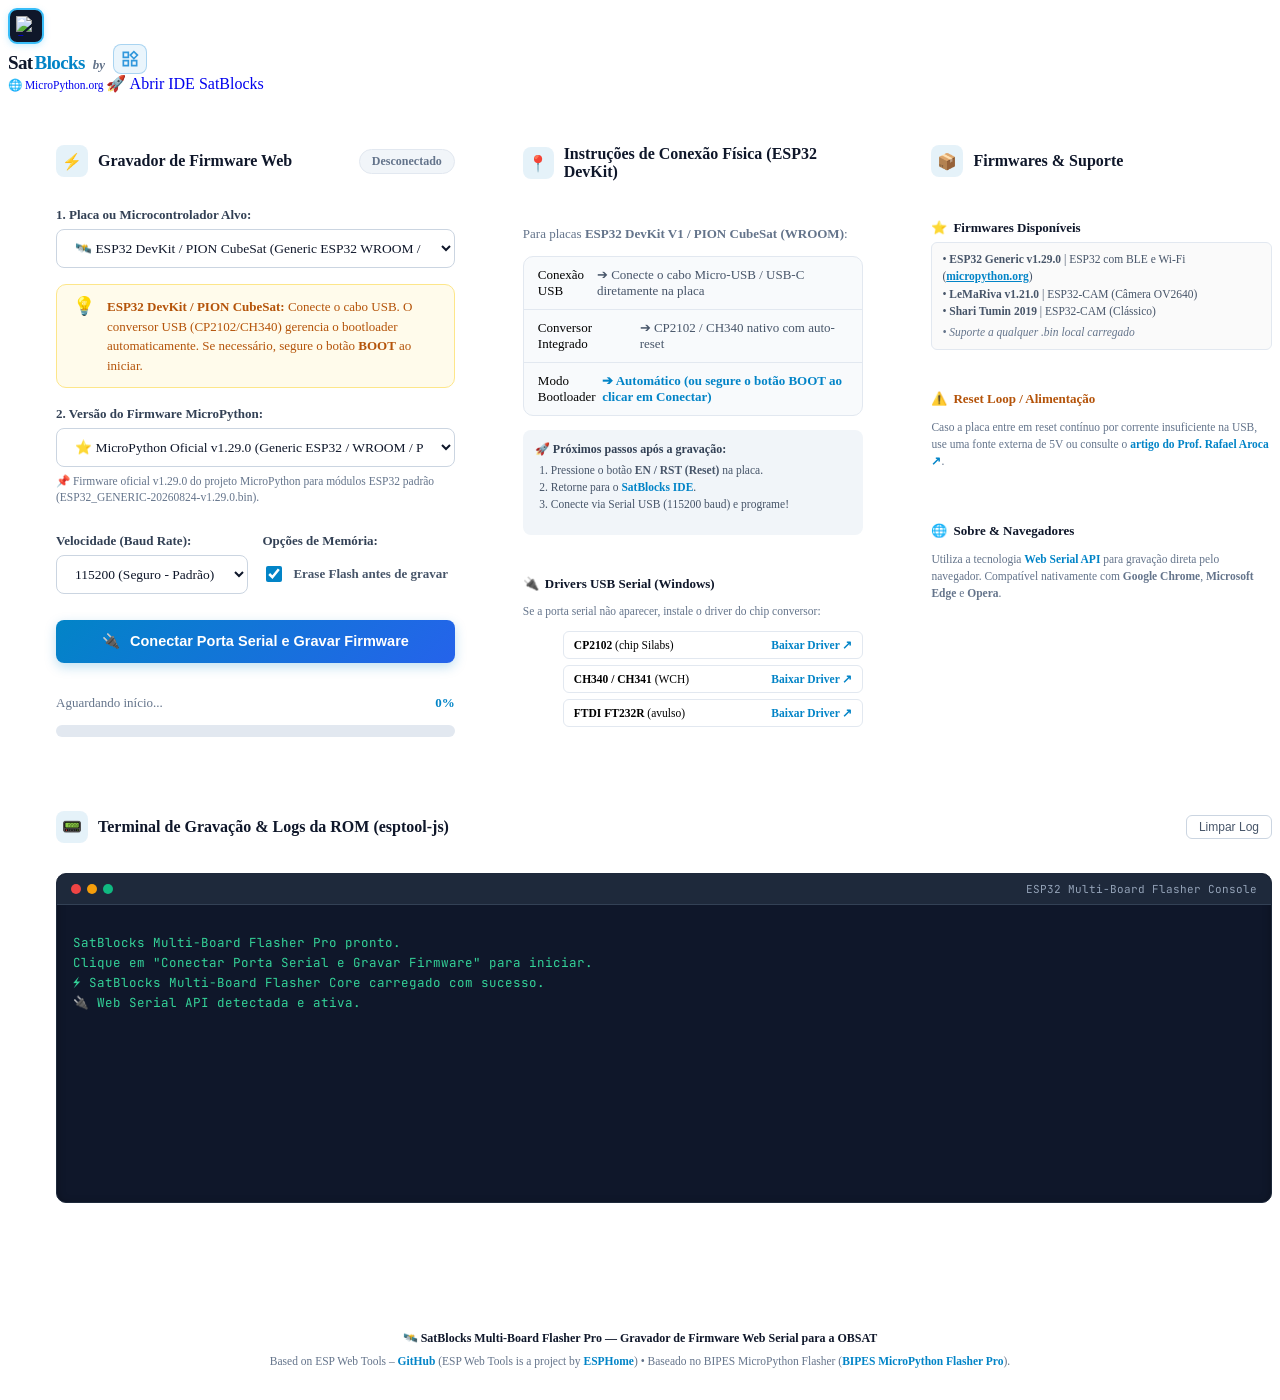
==== commit 68fc5231: "Reorganiza arquivos soltos da raiz em subpastas dedicadas A raiz do repositório tinha várias páginas" ====
--- a/flasher/index.html
+++ b/flasher/index.html
@@ -1,30 +1,25 @@
 <!DOCTYPE html>
 <html lang="pt-BR">
-
 <head>
   <meta charset="UTF-8">
   <meta name="viewport" content="width=device-width, initial-scale=1.0">
-  <title>MicroPython Flasher Pro — SatBlocks by BIPES</title>
-
+  <title>ESP32-CAM MicroPython Flasher Pro — SatBlocks by BIPES</title>
+  <!-- Movido de flasher.html (raiz) para flasher/index.html: os caminhos relativos abaixo
+       (css/, js/, media/, boards/) continuam resolvendo para a raiz do site graças a isso. -->
   <base href="/satblocks/">
 
   <!-- Estilos e Fontes Oficiais SatBlocks -->
   <link rel="stylesheet" href="css/satblocks_theme.css">
   <link rel="preconnect" href="https://fonts.googleapis.com">
   <link rel="preconnect" href="https://fonts.gstatic.com" crossorigin>
-  <link
-    href="https://fonts.googleapis.com/css2?family=Inter:wght@400;500;600;700;800;900&family=JetBrains+Mono:wght@400;500;600&display=swap"
-    rel="stylesheet">
-
-  <!-- Favicon Oficial com Ícone do Satélite -->
+  <link href="https://fonts.googleapis.com/css2?family=Inter:wght@400;500;600;700;800;900&family=JetBrains+Mono:wght@400;500;600&display=swap" rel="stylesheet">
+
+  <!-- Favicon Oficial -->
   <link rel="icon" type="image/x-icon" href="media/favicon.ico">
   <link rel="shortcut icon" href="media/favicon.ico">
-  <link rel="icon" type="image/svg+xml" href="media/satellite.svg">
-  <link rel="apple-touch-icon" href="media/satellite_icon.png">
 
   <!-- esptool-js e firmwares embutidos para funcionamento 100% offline em file:/// -->
   <script src="js/esptool.global.js"></script>
-  <script src="boards/esp32-generic/firmware_embedded.js"></script>
   <script src="boards/lemariva-esp32-cam/firmware_embedded.js"></script>
   <script src="boards/esp32-cam-micropython/firmware_embedded.js"></script>
 
@@ -139,15 +134,8 @@
     }
 
     @keyframes pulseClean {
-
-      0%,
-      100% {
-        opacity: 1;
-      }
-
-      50% {
-        opacity: 0.6;
-      }
+      0%, 100% { opacity: 1; }
+      50% { opacity: 0.6; }
     }
 
     .banner-bootloader-clean {
@@ -176,8 +164,7 @@
       margin-bottom: 6px;
     }
 
-    .form-select-clean,
-    .form-input-clean {
+    .form-select-clean, .form-input-clean {
       width: 100%;
       background: #ffffff;
       border: 1.5px solid #cbd5e1;
@@ -190,8 +177,7 @@
       font-family: var(--font-sans);
     }
 
-    .form-select-clean:focus,
-    .form-input-clean:focus {
+    .form-select-clean:focus, .form-input-clean:focus {
       border-color: #0284c7;
       box-shadow: 0 0 0 3px rgba(2, 132, 199, 0.15);
     }
@@ -241,17 +227,9 @@
       border-radius: 50%;
     }
 
-    .terminal-dot.red {
-      background: #ef4444;
-    }
-
-    .terminal-dot.yellow {
-      background: #f59e0b;
-    }
-
-    .terminal-dot.green {
-      background: #10b981;
-    }
+    .terminal-dot.red { background: #ef4444; }
+    .terminal-dot.yellow { background: #f59e0b; }
+    .terminal-dot.green { background: #10b981; }
 
     .terminal-console-clean {
       padding: 16px;
@@ -295,35 +273,11 @@
       display: inline-block;
     }
 
-    .pin-badge.pwr {
-      background: #fee2e2;
-      color: #dc2626;
-      border: 1px solid #fecaca;
-    }
-
-    .pin-badge.gnd {
-      background: #f1f5f9;
-      color: #475569;
-      border: 1px solid #e2e8f0;
-    }
-
-    .pin-badge.tx {
-      background: #dbeafe;
-      color: #1d4ed8;
-      border: 1px solid #bfdbfe;
-    }
-
-    .pin-badge.rx {
-      background: #dcfce7;
-      color: #15803d;
-      border: 1px solid #bbf7d0;
-    }
-
-    .pin-badge.boot {
-      background: #fef3c7;
-      color: #b45309;
-      border: 1px solid #fde68a;
-    }
+    .pin-badge.pwr { background: #fee2e2; color: #dc2626; border: 1px solid #fecaca; }
+    .pin-badge.gnd { background: #f1f5f9; color: #475569; border: 1px solid #e2e8f0; }
+    .pin-badge.tx { background: #dbeafe; color: #1d4ed8; border: 1px solid #bfdbfe; }
+    .pin-badge.rx { background: #dcfce7; color: #15803d; border: 1px solid #bbf7d0; }
+    .pin-badge.boot { background: #fef3c7; color: #b45309; border: 1px solid #fde68a; }
 
     .btn-action-clean {
       display: flex;
@@ -362,44 +316,32 @@
   <script src="boards/lemariva-esp32-cam/firmware_embedded.js"></script>
   <script src="boards/esp32-cam-micropython/firmware_embedded.js"></script>
 </head>
-
 <body class="flasher-clean-body">
 
   <!-- CABEÇALHO GLOBAL SATBLOCKS -->
   <header class="sat-topbar">
-    <div class="sat-topbar-left" style="display: flex; align-items: center; gap: 10px; white-space: nowrap; flex-shrink: 0;">
-      <a href="/satblocks/" class="satblock-brand" style="display: inline-flex; align-items: center; gap: 8px; cursor: pointer; text-decoration: none;">
-        <!-- ÍCONE .ICO DO SATÉLITE ESTILO SANCABOT (CUBESAT AEROESPACIAL) -->
+    <div class="sat-topbar-left" style="display: flex; align-items: center; gap: 10px;">
+      <a href="index.html" class="satblock-brand" style="text-decoration: none;">
         <div class="satblock-logo-badge" style="width: 32px; height: 32px; background: #0f172a; border: 2px solid #38bdf8; border-radius: 9px; display: flex; align-items: center; justify-content: center; box-shadow: 0 2px 6px rgba(56, 189, 248, 0.25);">
-          <img src="/satblocks/media/favicon.ico" alt="SatBlocks" style="width: 20px; height: 20px; object-fit: contain;">
-        </div>
-
-        <!-- TEXTO SATBLOCKS NO ESTILO SANCABOT -->
+          <img src="media/favicon.ico" alt="SatBlocks" style="width: 20px; height: 20px; object-fit: contain;">
+        </div>
         <div style="display: inline-flex; align-items: baseline; gap: 2px;">
-          <span style="font-size: 19px; font-weight: 900; color: #0f172a; letter-spacing: -0.6px; font-family: 'Inter', -apple-system, sans-serif;">Sat</span><span style="font-size: 19px; font-weight: 900; color: #0284c7; letter-spacing: -0.6px; font-family: 'Inter', -apple-system, sans-serif;">Blocks</span>
-          <span style="font-size: 13px; font-weight: 700; color: #64748b; margin-left: 6px; margin-right: 4px; font-style: italic; font-family: 'Inter', -apple-system, sans-serif;">by</span>
-        </div>
-
-        <!-- SÍMBOLO OFICIAL DO BIPES (VETOR OFICIAL DOS 4 BLOCOS) -->
-        <div class="bipes-logo-official" title="Plataforma BIPES Oficial" style="display: inline-flex; align-items: center; justify-content: center; background: rgba(50, 152, 220, 0.1); border: 1.5px solid rgba(50, 152, 220, 0.35); padding: 4px 6px; border-radius: 8px;">
+          <span style="font-size: 19px; font-weight: 900; color: #0f172a; letter-spacing: -0.6px;">Sat</span><span style="font-size: 19px; font-weight: 900; color: #0284c7; letter-spacing: -0.6px;">Blocks</span>
+          <span style="font-size: 13px; font-weight: 700; color: #64748b; margin-left: 6px; margin-right: 4px; font-style: italic;">by</span>
+        </div>
+        <div class="bipes-logo-official" style="display: inline-flex; align-items: center; justify-content: center; background: rgba(50, 152, 220, 0.1); border: 1.5px solid rgba(50, 152, 220, 0.35); padding: 4px 6px; border-radius: 8px;">
           <svg width="20" height="20" viewBox="0 0 24 24" fill="#3298dc">
-            <path d="m 16.66,4.52 2.83,2.83 -2.83,-2.83 2.83,-2.83 M 9,5 V 9 H 5 V 5 h 4 m 10,10 v 4 h -4 v -4 h 4 M 9,15 v 4 H 5 V 15 H 9 M 16.66,1.69 11,7.34 16.66,13 22.32,7.34 Z M 11,3 H 3 v 8 h 8 z m 10,10 h -8 v 8 h 8 z M 11,13 H 3 v 8 h 8 z" />
+            <path d="m 16.66,4.52 2.83,2.83 -2.83,2.83 -2.83,-2.83 2.83,-2.83 M 9,5 V 9 H 5 V 5 h 4 m 10,10 v 4 h -4 v -4 h 4 M 9,15 v 4 H 5 V 15 H 9 M 16.66,1.69 11,7.34 16.66,13 22.32,7.34 Z M 11,3 H 3 v 8 h 8 z m 10,10 h -8 v 8 h 8 z M 11,13 H 3 v 8 h 8 z"/>
           </svg>
         </div>
       </a>
-      <span class="tag-obsat" style="background: linear-gradient(135deg, #e11d48, #db2777); color: #ffffff; padding: 4px 10px; border-radius: 6px; font-size: 11px; font-weight: 800; letter-spacing: 0.5px; text-transform: uppercase; box-shadow: 0 2px 6px rgba(225, 29, 72, 0.25); font-family: 'Inter', -apple-system, sans-serif;">
+      <span class="flasher-badge" style="background: linear-gradient(135deg, var(--obsat-pink), #db2777); color: #ffffff; padding: 4px 10px; border-radius: 6px; font-size: 11px; font-weight: 800; text-transform: uppercase;">
         Multi-Board Flasher
       </span>
     </div>
 
     <div class="sat-topbar-right">
-      <a href="telemetria/" target="_blank" class="sat-btn" style="text-decoration: none; font-size: 11.5px;"
-        title="Abrir Servidor de Testes de Telemetria OBSAT">
-        📡 Telemetria
-      </a>
-      <a href="https://micropython.org/download/?port=esp32" target="_blank" class="sat-btn"
-        style="text-decoration: none; font-size: 11.5px;"
-        title="Baixar outros firmwares oficiais no site oficial do MicroPython">
+      <a href="https://micropython.org/download/?port=esp32" target="_blank" class="sat-btn" style="text-decoration: none; font-size: 11.5px;" title="Baixar outros firmwares oficiais no site oficial do MicroPython">
         🌐 MicroPython.org
       </a>
       <a href="index.html" class="sat-btn primary" style="text-decoration: none;">
@@ -426,8 +368,8 @@
         <label for="boardTargetSelect">1. Placa ou Microcontrolador Alvo:</label>
         <select id="boardTargetSelect" class="form-select-clean">
           <option value="esp32_generic" selected>🛰️ ESP32 DevKit / PION CubeSat (Generic ESP32 WROOM / 4MB)</option>
-          <option value="esp32_cam">📷 AI-Thinker ESP32-CAM (Câmeras OV2640 / OV3660 / OV5640)</option>
-          <option value="esp32_s3_cam">🚀 ESP32-S3 com Câmera (Freenove S3 / XIAO S3 Sense / Octal PSRAM)</option>
+          <option value="esp32_cam">📷 AI-Thinker ESP32-CAM (Com Câmera OV2640)</option>
+          <option value="rp2040_zero">⚡ Waveshare RP2040-Zero / RPi Pico (MicroPython UF2)</option>
           <option value="custom_file">📁 Carregar arquivo binário customizado (.bin) do computador...</option>
         </select>
       </div>
@@ -435,8 +377,7 @@
       <div class="banner-bootloader-clean" id="bootloaderBanner">
         <span style="font-size: 18px; line-height: 1;" id="bootloaderIcon">💡</span>
         <div id="bootloaderText">
-          <strong>ESP32 Padrão / DevKit:</strong> Conecte o cabo USB. Caso a conexão não inicie automaticamente, segure
-          o botão <strong>BOOT</strong> ao clicar em Conectar.
+          <strong>ESP32 Padrão / DevKit:</strong> Conecte o cabo USB. Caso a conexão não inicie automaticamente, segure o botão <strong>BOOT</strong> ao clicar em Conectar.
         </div>
       </div>
 
@@ -444,15 +385,13 @@
       <div class="form-group-clean">
         <label for="firmwareSelect">2. Versão do Firmware MicroPython:</label>
         <select id="firmwareSelect" class="form-select-clean">
-          <option value="esp32_generic_v1_24" selected>⭐ MicroPython Oficial v1.24.1 (Generic ESP32 / WROOM / PION
-            CubeSat) [Estável]</option>
+          <option value="esp32_generic_v1_24" selected>⭐ MicroPython Oficial v1.24.1 (Generic ESP32 / WROOM / PION CubeSat) [Estável]</option>
           <option value="lemariva_v1_21">📷 MicroPython LeMaRiva v1.21.0 (Com Câmera OV2640 integrada)</option>
           <option value="shariltumin_legacy">💾 MicroPython Shari Tumin 2019 (Clássico ESP32-CAM)</option>
           <option value="custom_file">📁 Carregar outro arquivo (.bin) do computador...</option>
         </select>
         <p id="firmwareDescText" style="font-size: 11.5px; color: #64748b; margin-top: 6px; line-height: 1.4;">
-          📌 <strong>Oficial v1.24.1:</strong> Firmware oficial do projeto MicroPython para módulos ESP32 WROOM padrão
-          com 4MB Flash.
+          📌 <strong>Oficial v1.24.1:</strong> Firmware oficial do projeto MicroPython para módulos ESP32 WROOM padrão com 4MB Flash.
         </p>
       </div>
 
@@ -474,10 +413,8 @@
         </div>
         <div>
           <label style="margin-bottom: 8px;">Opções de Memória:</label>
-          <label
-            style="display: flex; align-items: center; gap: 8px; font-size: 13px; color: #475569; cursor: pointer; padding-top: 6px;">
-            <input type="checkbox" id="eraseFlashCheckbox" checked
-              style="accent-color: #0284c7; width: 16px; height: 16px;">
+          <label style="display: flex; align-items: center; gap: 8px; font-size: 13px; color: #475569; cursor: pointer; padding-top: 6px;">
+            <input type="checkbox" id="eraseFlashCheckbox" checked style="accent-color: #0284c7; width: 16px; height: 16px;">
             Erase Flash antes de gravar
           </label>
         </div>
@@ -528,50 +465,40 @@
           </div>
           <div class="pinout-row-clean">
             <span>Modo Bootloader</span>
-            <span style="color: #0284c7; font-weight: 600;">➔ Automático (ou segure o botão BOOT ao clicar em
-              Conectar)</span>
+            <span style="color: #0284c7; font-weight: 600;">➔ Automático (ou segure o botão BOOT ao clicar em Conectar)</span>
           </div>
         </div>
       </div>
 
-      <div
-        style="margin-top: 14px; font-size: 12px; color: #334155; line-height: 1.5; background: #f1f5f9; padding: 10px 12px; border-radius: 8px;">
+      <div style="margin-top: 14px; font-size: 12px; color: #334155; line-height: 1.5; background: #f1f5f9; padding: 10px 12px; border-radius: 8px;">
         <strong>🚀 Próximos passos após a gravação:</strong>
         <ol style="padding-left: 16px; margin-top: 4px; color: #475569; font-size: 11.5px;">
           <li>Pressione o botão <strong>EN / RST (Reset)</strong> na placa.</li>
-          <li>Retorne para o <a href="index.html"
-              style="color: #0284c7; font-weight: 700; text-decoration: none;">SatBlocks IDE</a>.</li>
+          <li>Retorne para o <a href="index.html" style="color: #0284c7; font-weight: 700; text-decoration: none;">SatBlocks IDE</a>.</li>
           <li>Conecte via Serial USB (115200 baud) e programe!</li>
         </ol>
       </div>
 
       <!-- SEÇÃO DRIVERS USB SERIAL WINDOWS -->
       <div style="margin-top: 16px; border-top: 1px solid var(--border-color); padding-top: 12px;">
-        <h3
-          style="font-size: 13px; font-weight: 800; color: #0f172a; margin-bottom: 6px; display: flex; align-items: center; gap: 6px;">
+        <h3 style="font-size: 13px; font-weight: 800; color: #0f172a; margin-bottom: 6px; display: flex; align-items: center; gap: 6px;">
           <span>🔌</span> Drivers USB Serial (Windows)
         </h3>
         <p style="font-size: 11.5px; color: #64748b; line-height: 1.4; margin-bottom: 8px;">
           Se a porta serial não aparecer, instale o driver do chip conversor:
         </p>
         <ul style="list-style: none; display: flex; flex-direction: column; gap: 6px; font-size: 11.5px;">
-          <li
-            style="background: #ffffff; border: 1px solid #e2e8f0; padding: 6px 10px; border-radius: 6px; display: flex; justify-content: space-between; align-items: center;">
+          <li style="background: #ffffff; border: 1px solid #e2e8f0; padding: 6px 10px; border-radius: 6px; display: flex; justify-content: space-between; align-items: center;">
             <span><strong>CP2102</strong> (chip Silabs)</span>
-            <a href="https://www.silabs.com/products/development-tools/software/usb-to-uart-bridge-vcp-drivers"
-              target="_blank" style="color: #0284c7; font-weight: 700; text-decoration: none;">Baixar Driver ↗</a>
+            <a href="https://www.silabs.com/products/development-tools/software/usb-to-uart-bridge-vcp-drivers" target="_blank" style="color: #0284c7; font-weight: 700; text-decoration: none;">Baixar Driver ↗</a>
           </li>
-          <li
-            style="background: #ffffff; border: 1px solid #e2e8f0; padding: 6px 10px; border-radius: 6px; display: flex; justify-content: space-between; align-items: center;">
+          <li style="background: #ffffff; border: 1px solid #e2e8f0; padding: 6px 10px; border-radius: 6px; display: flex; justify-content: space-between; align-items: center;">
             <span><strong>CH340 / CH341</strong> (WCH)</span>
-            <a href="https://github.com/nodemcu/nodemcu-devkit/tree/master/Drivers" target="_blank"
-              style="color: #0284c7; font-weight: 700; text-decoration: none;">Baixar Driver ↗</a>
+            <a href="https://github.com/nodemcu/nodemcu-devkit/tree/master/Drivers" target="_blank" style="color: #0284c7; font-weight: 700; text-decoration: none;">Baixar Driver ↗</a>
           </li>
-          <li
-            style="background: #ffffff; border: 1px solid #e2e8f0; padding: 6px 10px; border-radius: 6px; display: flex; justify-content: space-between; align-items: center;">
+          <li style="background: #ffffff; border: 1px solid #e2e8f0; padding: 6px 10px; border-radius: 6px; display: flex; justify-content: space-between; align-items: center;">
             <span><strong>FTDI FT232R</strong> (avulso)</span>
-            <a href="https://ftdichip.com/drivers/vcp-drivers/" target="_blank"
-              style="color: #0284c7; font-weight: 700; text-decoration: none;">Baixar Driver ↗</a>
+            <a href="https://ftdichip.com/drivers/vcp-drivers/" target="_blank" style="color: #0284c7; font-weight: 700; text-decoration: none;">Baixar Driver ↗</a>
           </li>
         </ul>
       </div>
@@ -588,47 +515,34 @@
 
       <!-- SEÇÃO FIRMWARES SUPORTADOS -->
       <div>
-        <h3
-          style="font-size: 13px; font-weight: 800; color: #0f172a; margin-bottom: 6px; display: flex; align-items: center; gap: 6px;">
+        <h3 style="font-size: 13px; font-weight: 800; color: #0f172a; margin-bottom: 6px; display: flex; align-items: center; gap: 6px;">
           <span>⭐</span> Firmwares Disponíveis
         </h3>
-        <div
-          style="font-size: 11.5px; color: #475569; background: #fafafa; border: 1px solid #e2e8f0; border-radius: 6px; padding: 8px 10px; line-height: 1.5;">
-          <div>• <strong>ESP32 Generic v1.29.0</strong> | ESP32 com BLE e Wi-Fi (<a
-              href="https://micropython.org/download/esp32/" target="_blank"
-              style="color: #0284c7; font-weight: 600;">micropython.org</a>)</div>
+        <div style="font-size: 11.5px; color: #475569; background: #fafafa; border: 1px solid #e2e8f0; border-radius: 6px; padding: 8px 10px; line-height: 1.5;">
+          <div>• <strong>ESP32 Generic v1.29.0</strong> | ESP32 com BLE e Wi-Fi (<a href="https://micropython.org/download/esp32/" target="_blank" style="color: #0284c7; font-weight: 600;">micropython.org</a>)</div>
           <div>• <strong>LeMaRiva v1.21.0</strong> | ESP32-CAM (Câmera OV2640)</div>
           <div>• <strong>Shari Tumin 2019</strong> | ESP32-CAM (Clássico)</div>
-          <div style="color: #64748b; margin-top: 4px; font-style: italic;">• Suporte a qualquer .bin local carregado
-          </div>
+          <div style="color: #64748b; margin-top: 4px; font-style: italic;">• Suporte a qualquer .bin local carregado</div>
         </div>
       </div>
 
       <!-- SEÇÃO RESET LOOP & ALIMENTAÇÃO -->
       <div style="margin-top: 16px; border-top: 1px solid var(--border-color); padding-top: 12px;">
-        <h3
-          style="font-size: 13px; font-weight: 800; color: #b45309; margin-bottom: 6px; display: flex; align-items: center; gap: 6px;">
+        <h3 style="font-size: 13px; font-weight: 800; color: #b45309; margin-bottom: 6px; display: flex; align-items: center; gap: 6px;">
           <span>⚠️</span> Reset Loop / Alimentação
         </h3>
         <p style="font-size: 11.5px; color: #64748b; line-height: 1.5;">
-          Caso a placa entre em reset contínuo por corrente insuficiente na USB, use uma fonte externa de 5V ou consulte
-          o <a href="https://rafaelaroca.wordpress.com/2021/06/10/reset-trouble-with-esp8266-and-micropython/"
-            target="_blank" style="color: #0284c7; font-weight: 600; text-decoration: none;">artigo do Prof. Rafael
-            Aroca ↗</a>.
+          Caso a placa entre em reset contínuo por corrente insuficiente na USB, use uma fonte externa de 5V ou consulte o <a href="https://rafaelaroca.wordpress.com/2021/06/10/reset-trouble-with-esp8266-and-micropython/" target="_blank" style="color: #0284c7; font-weight: 600; text-decoration: none;">artigo do Prof. Rafael Aroca ↗</a>.
         </p>
       </div>
 
       <!-- SEÇÃO SOBRE WEB SERIAL -->
       <div style="margin-top: 16px; border-top: 1px solid var(--border-color); padding-top: 12px;">
-        <h3
-          style="font-size: 13px; font-weight: 800; color: #0f172a; margin-bottom: 6px; display: flex; align-items: center; gap: 6px;">
+        <h3 style="font-size: 13px; font-weight: 800; color: #0f172a; margin-bottom: 6px; display: flex; align-items: center; gap: 6px;">
           <span>🌐</span> Sobre &amp; Navegadores
         </h3>
         <p style="font-size: 11.5px; color: #64748b; line-height: 1.5;">
-          Utiliza a tecnologia <a href="https://developer.mozilla.org/en-US/docs/Web/API/Web_Serial_API" target="_blank"
-            style="color: #0284c7; font-weight: 600; text-decoration: none;">Web Serial API</a> para gravação direta
-          pelo navegador. Compatível nativamente com <strong>Google Chrome</strong>, <strong>Microsoft Edge</strong> e
-          <strong>Opera</strong>.
+          Utiliza a tecnologia <a href="https://developer.mozilla.org/en-US/docs/Web/API/Web_Serial_API" target="_blank" style="color: #0284c7; font-weight: 600; text-decoration: none;">Web Serial API</a> para gravação direta pelo navegador. Compatível nativamente com <strong>Google Chrome</strong>, <strong>Microsoft Edge</strong> e <strong>Opera</strong>.
         </p>
       </div>
     </div>
@@ -640,9 +554,7 @@
           <span class="icon-pill">📟</span>
           <span>Terminal de Gravação &amp; Logs da ROM (esptool-js)</span>
         </div>
-        <button id="btnClearLog" class="sat-btn"
-          style="padding: 4px 12px; font-size: 12px; background: #ffffff; border: 1px solid #cbd5e1; color: #475569; border-radius: 6px;">Limpar
-          Log</button>
+        <button id="btnClearLog" class="sat-btn" style="padding: 4px 12px; font-size: 12px; background: #ffffff; border: 1px solid #cbd5e1; color: #475569; border-radius: 6px;">Limpar Log</button>
       </div>
 
       <div class="terminal-container-clean">
@@ -652,8 +564,7 @@
             <span class="terminal-dot yellow"></span>
             <span class="terminal-dot green"></span>
           </div>
-          <span style="font-family: 'JetBrains Mono', monospace; font-size: 11px; color: #94a3b8;">ESP32 Multi-Board
-            Flasher Console</span>
+          <span style="font-family: 'JetBrains Mono', monospace; font-size: 11px; color: #94a3b8;">ESP32 Multi-Board Flasher Console</span>
         </div>
         <pre id="terminalLog" class="terminal-console-clean">SatBlocks Multi-Board Flasher Pro pronto.
 Clique em "Conectar Porta Serial e Gravar Firmware" para iniciar.
@@ -664,18 +575,13 @@
   </div>
 
   <!-- RODAPÉ OFICIAL DE CRÉDITOS -->
-  <footer
-    style="margin-top: 40px; border-top: 1px solid var(--border-color); padding: 22px 24px; text-align: center; font-size: 12px; color: var(--text-muted); background: var(--bg-surface); line-height: 1.6;">
+  <footer style="margin-top: 40px; border-top: 1px solid var(--border-color); padding: 22px 24px; text-align: center; font-size: 12px; color: var(--text-muted); background: var(--bg-surface); line-height: 1.6;">
     <div style="font-weight: 700; color: #0f172a; margin-bottom: 4px;">
       🛰️ SatBlocks Multi-Board Flasher Pro — Gravador de Firmware Web Serial para a OBSAT
     </div>
     <div style="font-size: 11.5px; color: #64748b;">
-      Based on ESP Web Tools – <a href="https://github.com/esphome/esp-web-tools" target="_blank"
-        style="color: #0284c7; font-weight: 600; text-decoration: none;">GitHub</a> (ESP Web Tools is a project by <a
-        href="https://esphome.io/" target="_blank"
-        style="color: #0284c7; font-weight: 600; text-decoration: none;">ESPHome</a>)
-      • Baseado no BIPES MicroPython Flasher (<a href="https://bipes.net.br/flash/2026ble/" target="_blank"
-        style="color: #0284c7; font-weight: 600; text-decoration: none;">BIPES MicroPython Flasher Pro</a>).
+      Based on ESP Web Tools – <a href="https://github.com/esphome/esp-web-tools" target="_blank" style="color: #0284c7; font-weight: 600; text-decoration: none;">GitHub</a> (ESP Web Tools is a project by <a href="https://esphome.io/" target="_blank" style="color: #0284c7; font-weight: 600; text-decoration: none;">ESPHome</a>)
+      • Baseado no BIPES MicroPython Flasher (<a href="https://bipes.net.br/flash/2026ble/" target="_blank" style="color: #0284c7; font-weight: 600; text-decoration: none;">BIPES MicroPython Flasher Pro</a>).
     </div>
   </footer>
 
@@ -734,15 +640,14 @@
         { value: 'custom_file', text: '📁 Carregar outro binário (.bin) do computador...', desc: '📌 Permite carregar qualquer versão .bin customizada ou baixada de micropython.org.' }
       ],
       esp32_cam: [
-        { value: 'cnadler86_v1_27', text: '⭐ MicroPython v1.27.0 (Driver Câmera Moderno cnadler86 - OV2640/OV3660/OV5640) [Mais Recente]', desc: '📌 MicroPython v1.27.0: Suporte moderno e rápido a múltiplos sensores de câmera (OV2640, OV3660 e OV5640), mp_jpeg integrado e asyncio.' },
-        { value: 'lemariva_v1_21', text: '📷 MicroPython LeMaRiva v1.21.0 (Com Câmera OV2640/OV3660 integrada) [Estável]', desc: '📌 LeMaRiva v1.21.0: Driver nativo em C com DMA para fotos em alta resolução OV2640/OV3660 na ESP32-CAM.' },
+        { value: 'lemariva_v1_21', text: '⭐ MicroPython LeMaRiva v1.21.0 (Com Câmera OV2640 integrada) [Recomendado]', desc: '📌 LeMaRiva v1.21.0: Driver nativo em C com DMA para fotos em alta resolução OV2640 na ESP32-CAM.' },
         { value: 'shariltumin_legacy', text: '💾 MicroPython Shari Tumin 2019 (Clássico ESP32-CAM)', desc: '📌 Shari Tumin: Versão clássica compilada para a câmera ESP32-CAM.' },
         { value: 'custom_file', text: '📁 Carregar outro binário (.bin) de ESP32-CAM do computador...', desc: '📌 Permite selecionar qualquer arquivo .bin customizado baixado para ESP32-CAM.' }
       ],
-      esp32_s3_cam: [
-        { value: 'cnadler86_s3_v1_27', text: '⭐ MicroPython v1.27.0 para ESP32-S3 Câmera (Octal SPIRAM / cnadler86) [Recomendado]', desc: '📌 MicroPython v1.27.0 para placas ESP32-S3 com Octal PSRAM (XIAO S3 Sense, M5Stack Unit S3, ESP32-S3-EYE).' },
-        { value: 'freenove_s3_v1_27', text: '📷 MicroPython v1.27.0 para Freenove ESP32-S3 CAM', desc: '📌 MicroPython v1.27.0 compilado com pinagem oficial da placa Freenove ESP32-S3 CAM.' },
-        { value: 'custom_file', text: '📁 Carregar outro binário (.bin) de ESP32-S3 do computador...', desc: '📌 Permite selecionar qualquer arquivo .bin customizado baixado para ESP32-S3.' }
+      rp2040_zero: [
+        { value: 'rp2040_waveshare_4mb', text: '⭐ Waveshare RP2040 Oficial v1.29.0 (4MB Flash .uf2) [Recomendado]', desc: '📌 Firmware oficial Waveshare MicroPython v1.29.0 para RP2040-Zero (WAVESHARE-RP2040-20260609-v1.29.0-4MB.uf2).' },
+        { value: 'rp2040_waveshare_16mb', text: '💾 Waveshare RP2040 Oficial v1.29.0 (16MB Flash .uf2)', desc: '📌 Firmware oficial Waveshare MicroPython v1.29.0 para placas com 16MB Flash (WAVESHARE-RP2040-20260609-v1.29.0-16MB.uf2).' },
+        { value: 'rp2040_uf2_v1_29', text: '📦 Raspberry Pi Pico RP2040 v1.29.0 Genérico (.uf2)', desc: '📌 Firmware MicroPython oficial da Raspberry Pi Foundation (RPI_PICO-20260824-v1.29.0.uf2).' }
       ],
       custom_file: [
         { value: 'custom_file', text: '📁 Carregar arquivo binário (.bin) customizado...', desc: '📌 Selecione qualquer versão compilada (.bin) no seu computador.' }
@@ -784,6 +689,32 @@
               <span style="color: #0284c7; font-weight: 600;">➔ Automático (ou segure o botão BOOT ao clicar em Conectar)</span>
             </div>
           </div>
+        `;
+      } else if (board === 'rp2040_zero') {
+        bootloaderIcon.textContent = '🚀';
+        bootloaderText.innerHTML = '<strong>Waveshare RP2040-Zero (Modo UF2):</strong> A gravação no RP2040 não necessita de drivers seriais! Basta conectar segurando o botão <strong>BOOT</strong> para abrir o drive USB <strong>RPI-RP2</strong> e arrastar o arquivo .uf2.';
+        customFileGroup.style.display = 'none';
+        guideTitle.textContent = 'Gravação Rápida UF2 (Waveshare RP2040-Zero)';
+        guideContent.innerHTML = `
+          <div style="background: #f0fdf4; border: 1px solid #bbf7d0; border-radius: 8px; padding: 12px; margin-bottom: 14px;">
+            <div style="display: flex; align-items: center; justify-content: space-between; flex-wrap: wrap; gap: 10px;">
+              <div>
+                <strong style="color: #15803d; font-size: 13px;">Firmware Oficial Waveshare RP2040 v1.29.0 (.uf2)</strong>
+                <div style="font-size: 11px; color: #166534;">Arquivo: WAVESHARE-RP2040-20260609-v1.29.0-4MB.uf2 (663 KB)</div>
+              </div>
+              <a href="boards/WAVESHARE-RP2040-Board/WAVESHARE-RP2040-20260609-v1.29.0-4MB.uf2" download="WAVESHARE-RP2040-20260609-v1.29.0-4MB.uf2" class="btn-clean btn-clean-success" style="text-decoration: none; padding: 6px 14px; font-size: 12px; display: inline-flex; align-items: center; gap: 6px;">
+                <span>📥</span> Baixar Firmware Waveshare .UF2
+              </a>
+            </div>
+          </div>
+          <p style="font-size: 13px; color: #475569; font-weight: 700; margin-bottom: 8px;">Passo a Passo de Instalação:</p>
+          <ol style="font-size: 12.5px; color: #334155; line-height: 1.6; padding-left: 20px;">
+            <li>Mantenha pressionado o botão <strong>BOOT</strong> na sua placa Waveshare RP2040-Zero.</li>
+            <li>Conecte o cabo USB-C ao seu computador (ou aperte e solte RESET mantendo o BOOT pressionado).</li>
+            <li>O computador abrirá automaticamente uma unidade de disco chamada <strong>RPI-RP2</strong>.</li>
+            <li>Copie ou arraste o arquivo <strong>WAVESHARE-RP2040-20260609-v1.29.0-4MB.uf2</strong> para dentro da unidade.</li>
+            <li>A placa gravará em 2 segundos e reiniciará pronta para uso no SatBlocks!</li>
+          </ol>
         `;
       } else if (board === 'esp32_cam') {
         bootloaderIcon.textContent = '⚠️';
@@ -817,30 +748,6 @@
             </div>
           </div>
         `;
-      } else if (board === 'esp32_s3_cam') {
-        bootloaderIcon.textContent = '🚀';
-        bootloaderText.innerHTML = '<strong>ESP32-S3 Câmera:</strong> Conecte via cabo USB-C. Se a gravação não iniciar automaticamente, segure o botão <strong>BOOT</strong>, pressione <strong>RESET</strong> e solte <strong>BOOT</strong>.';
-        customFileGroup.style.display = 'none';
-        guideTitle.textContent = 'Instruções de Conexão (ESP32-S3 Câmera)';
-        guideContent.innerHTML = `
-          <p style="font-size: 13px; color: #64748b; line-height: 1.5; margin-bottom: 12px;">
-            Para placas <strong>ESP32-S3 com Câmera (Freenove S3 / XIAO S3 / Unit S3)</strong>:
-          </p>
-          <div class="pinout-table-clean">
-            <div class="pinout-row-clean">
-              <span>Conexão USB</span>
-              <span style="color: #475569;">➔ Conecte o cabo USB-C diretamente na porta nativa da placa</span>
-            </div>
-            <div class="pinout-row-clean">
-              <span>Modo Bootloader</span>
-              <span style="color: #0284c7; font-weight: 600;">➔ Segure BOOT + aperte RESET para entrar em modo DFU/Boot</span>
-            </div>
-            <div class="pinout-row-clean">
-              <span>Driver de Câmera</span>
-              <span style="color: #059669; font-weight: 600;">➔ Suporte nativo a OV2640 / OV3660 / OV5640 com Octal PSRAM</span>
-            </div>
-          </div>
-        `;
       } else {
         bootloaderIcon.textContent = '📁';
         bootloaderText.innerHTML = '<strong>Arquivo Customizado:</strong> Selecione o binário (.bin) de firmware oficial ou personalizado do seu computador.';
@@ -894,6 +801,33 @@
     });
 
     btnConnectAndFlash.addEventListener('click', async () => {
+      if (boardTargetSelect.value === 'rp2040_zero') {
+        const fwChoice = firmwareSelect.value;
+        let fileUrl = 'boards/WAVESHARE-RP2040-Board/WAVESHARE-RP2040-20260609-v1.29.0-4MB.uf2';
+        let fileName = 'WAVESHARE-RP2040-20260609-v1.29.0-4MB.uf2';
+
+        if (fwChoice === 'rp2040_waveshare_16mb') {
+          fileUrl = 'boards/WAVESHARE-RP2040-Board/WAVESHARE-RP2040-20260609-v1.29.0-16MB.uf2';
+          fileName = 'WAVESHARE-RP2040-20260609-v1.29.0-16MB.uf2';
+        } else if (fwChoice === 'rp2040_uf2_v1_29') {
+          fileUrl = 'boards/RPI_PICO-20260824-v1.29.0.uf2';
+          fileName = 'RPI_PICO-20260824-v1.29.0.uf2';
+        }
+
+        const downloadLink = document.createElement('a');
+        downloadLink.href = fileUrl;
+        downloadLink.download = fileName;
+        downloadLink.click();
+        log('\n📥 Download do firmware oficial da Waveshare RP2040 (.uf2) iniciado: ' + fileName);
+        log('💡 Para gravar na Waveshare RP2040-Zero:');
+        log('  1. Mantenha o botão BOOT pressionado e conecte o cabo USB-C.');
+        log('  2. Abra a unidade de disco "RPI-RP2" que apareceu no seu computador.');
+        log('  3. Arraste o arquivo baixado (' + fileName + ') para dentro dela.');
+        log('  4. A placa reiniciará pronta em 2 segundos! Volte ao SatBlocks e clique em "Conectar USB".');
+        alert('Download do firmware UF2 iniciado!\n\nArquivo: ' + fileName + '\n\nBasta arrastar o arquivo baixado para dentro da unidade USB "RPI-RP2" (conecte com o botão BOOT pressionado).');
+        return;
+      }
+
       if (!navigator.serial) {
         alert('Seu navegador não suporta Web Serial API. Utilize o Google Chrome, Edge ou Opera atualizados.');
         return;
@@ -901,10 +835,10 @@
 
       try {
         log('\n🔌 Solicitando acesso à porta serial do dispositivo...');
-
+        
         // Chamada direta a requestPort para garantir o token de user gesture no Chrome
         const device = await navigator.serial.requestPort();
-
+        
         btnConnectAndFlash.disabled = true;
         flasherStatusBadge.className = 'status-badge-clean flashing';
         flasherStatusBadge.textContent = 'Conectando ao Bootloader...';
@@ -960,30 +894,6 @@
             const arrayBuf = await resp.arrayBuffer();
             fileBinaryData = arrayBufferToBinaryString(arrayBuf);
           }
-        } else if (firmwareSelect.value === 'cnadler86_v1_27') {
-          log('📥 Carregando MicroPython v1.27.0 Câmera (cnadler86 - OV2640/OV3660/OV5640)...');
-          updateProgress(25, 'Preparando binário da Flash...');
-          const resp = await fetch('boards/esp32cam_cnadler_v1_27/firmware.bin');
-          if (!resp.ok) throw new Error(`Falha ao ler firmware v1.27.0: HTTP ${resp.status}`);
-          const arrayBuf = await resp.arrayBuffer();
-          fileBinaryData = arrayBufferToBinaryString(arrayBuf);
-          log(`✅ Firmware MicroPython v1.27.0 carregado (${fileBinaryData.length} bytes). Pronto para gravação.`);
-        } else if (firmwareSelect.value === 'cnadler86_s3_v1_27') {
-          log('📥 Carregando MicroPython v1.27.0 ESP32-S3 Câmera (cnadler86)...');
-          updateProgress(25, 'Preparando binário da Flash...');
-          const resp = await fetch('boards/esp32s3_camera_v1_27/firmware.bin');
-          if (!resp.ok) throw new Error(`Falha ao ler firmware ESP32-S3: HTTP ${resp.status}`);
-          const arrayBuf = await resp.arrayBuffer();
-          fileBinaryData = arrayBufferToBinaryString(arrayBuf);
-          log(`✅ Firmware ESP32-S3 v1.27.0 carregado (${fileBinaryData.length} bytes). Pronto para gravação.`);
-        } else if (firmwareSelect.value === 'freenove_s3_v1_27') {
-          log('📥 Carregando MicroPython v1.27.0 Freenove S3 CAM (cnadler86)...');
-          updateProgress(25, 'Preparando binário da Flash...');
-          const resp = await fetch('boards/freenove_s3_camera_v1_27/firmware.bin');
-          if (!resp.ok) throw new Error(`Falha ao ler firmware Freenove S3: HTTP ${resp.status}`);
-          const arrayBuf = await resp.arrayBuffer();
-          fileBinaryData = arrayBufferToBinaryString(arrayBuf);
-          log(`✅ Firmware Freenove S3 carregado (${fileBinaryData.length} bytes). Pronto para gravação.`);
         } else if (firmwareSelect.value === 'lemariva_v1_21') {
           log('📥 Carregando MicroPython LeMaRiva v1.21.0 (lemariva/micropython-camera-driver)...');
           updateProgress(25, 'Preparando binário da Flash...');
@@ -1065,12 +975,11 @@
         if (transportInstance) {
           try {
             await transportInstance.disconnect();
-          } catch (e) { }
+          } catch (e) {}
         }
       }
     });
   </script>
 
 </body>
-
-</html>+</html>
